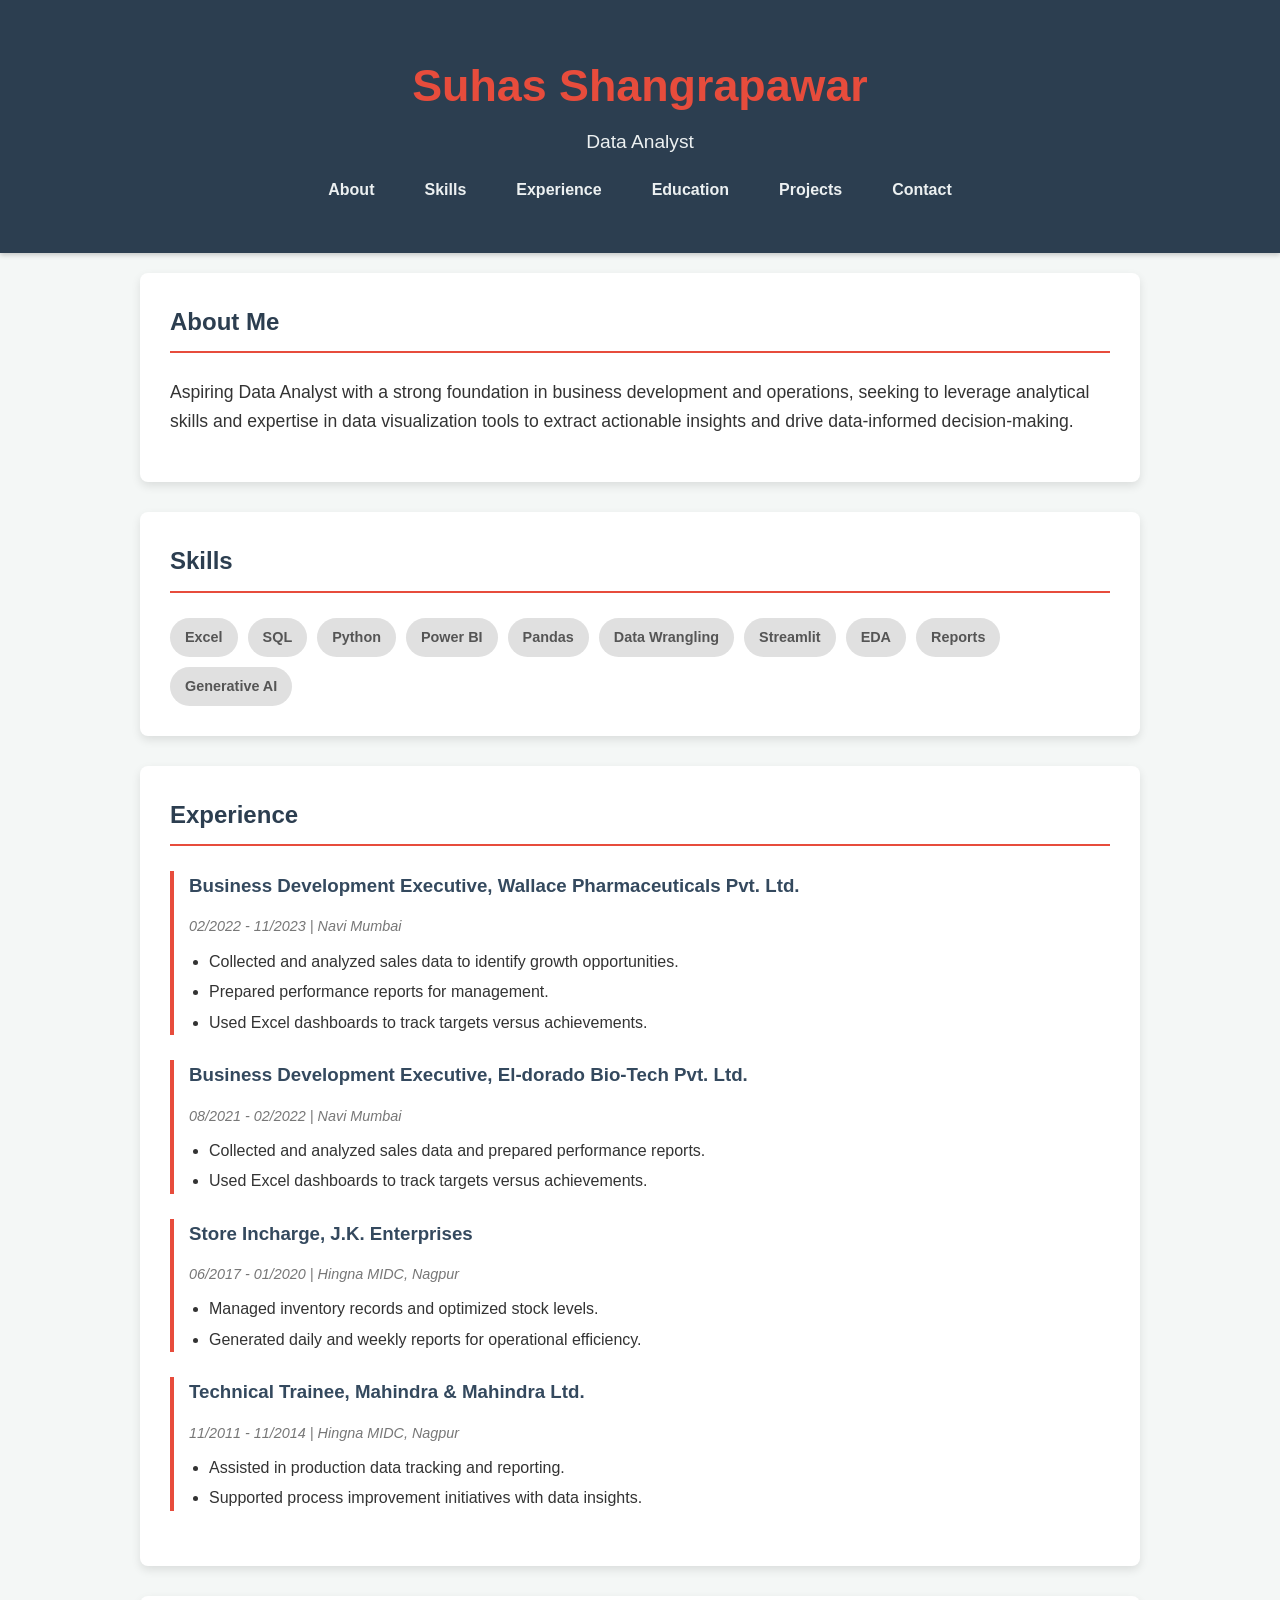
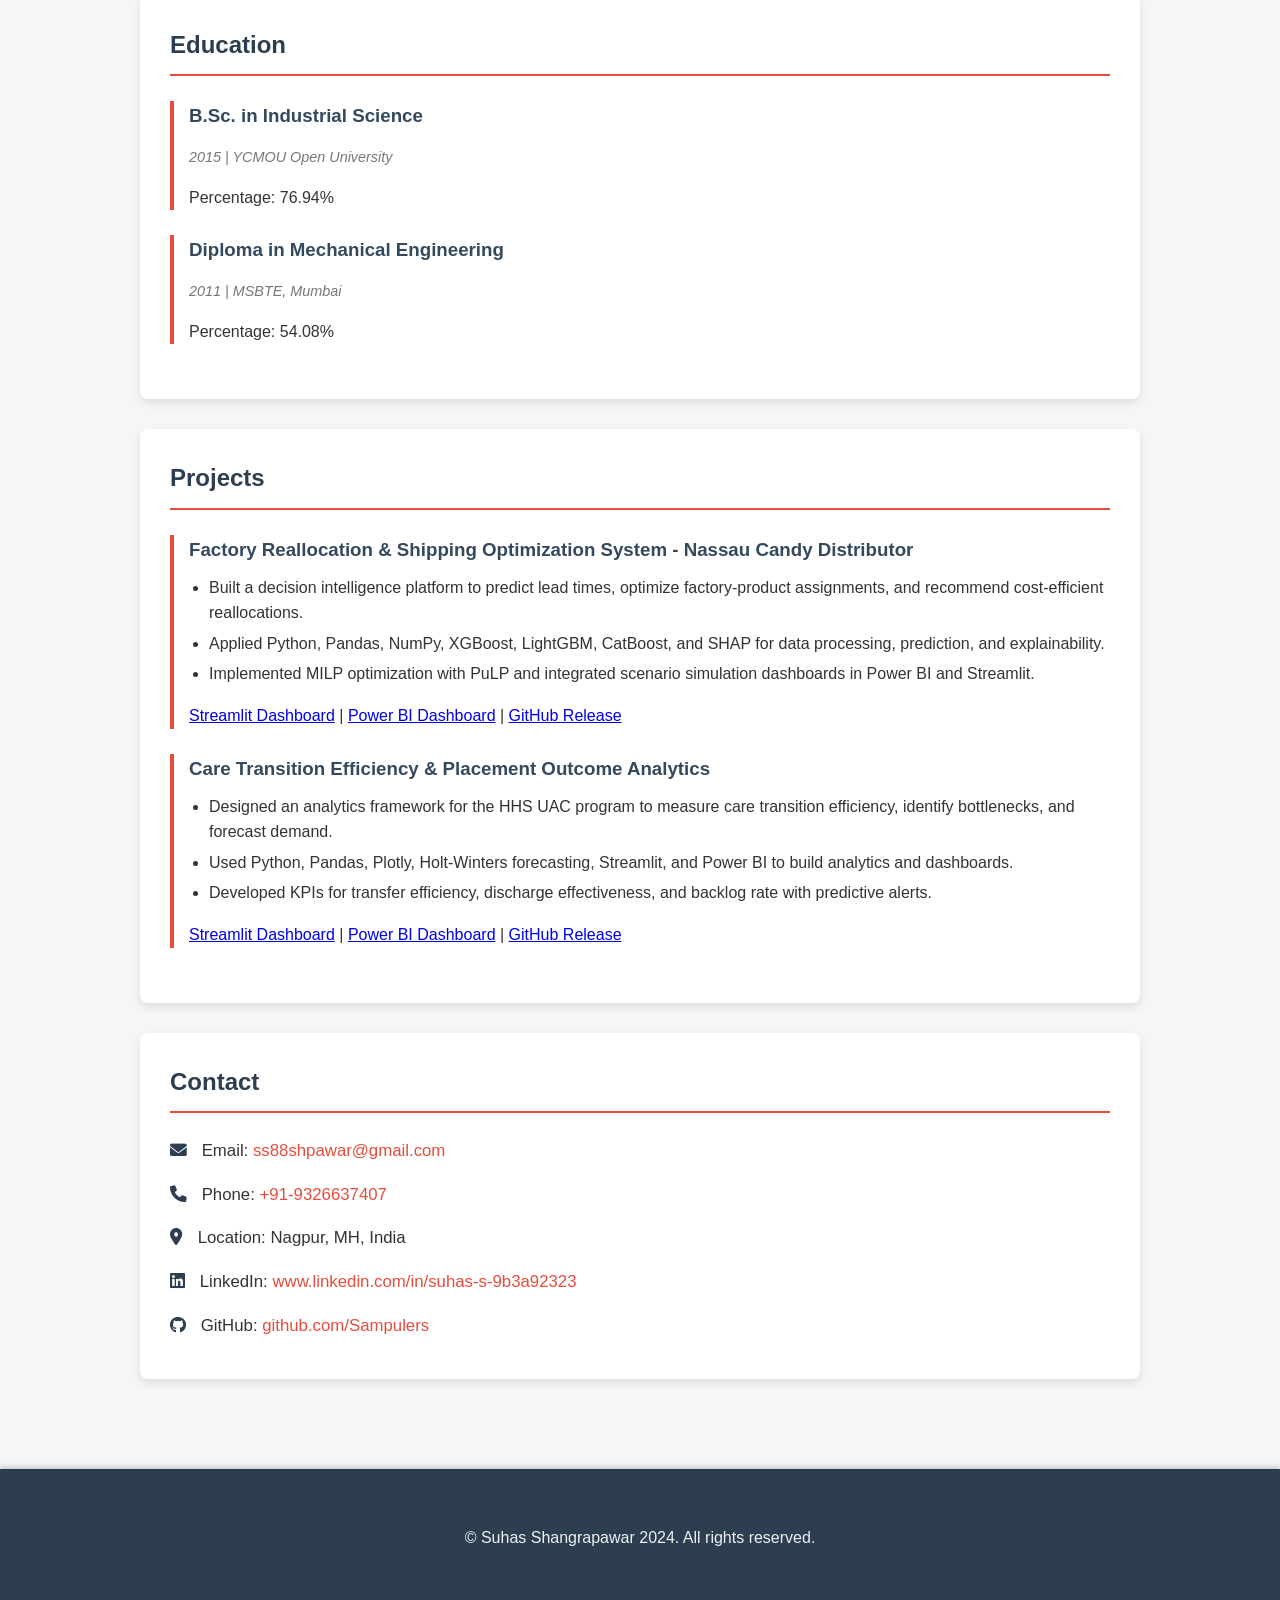
==== SS_Portfolio/index.html @ 411519a8 "Replace portfolio with SS_Portfolio version" ====
<!DOCTYPE html>
<html lang="en">
<head>
    <meta charset="UTF-8">
    <meta name="viewport" content="width=device-width, initial-scale=1.0">
    <title>Suhas Shangrapawar | Data Analyst Portfolio</title>
    <link rel="stylesheet" href="style.css">
    <link rel="stylesheet" href="https://cdnjs.cloudflare.com/ajax/libs/font-awesome/6.0.0-beta3/css/all.min.css">
</head>
<body>
    <header>
        <div class="container">
            <h1>Suhas Shangrapawar</h1>
            <p class="tagline">Data Analyst</p>
            <nav>
                <ul>
                    <li><a href="#about">About</a></li>
                    <li><a href="#skills">Skills</a></li>
                    <li><a href="#experience">Experience</a></li>
                    <li><a href="#education">Education</a></li>
                    <li><a href="#projects">Projects</a></li>
                    <li><a href="#contact">Contact</a></li>
                </ul>
            </nav>
        </div>
    </header>

    <main class="container">
        <section id="about" class="card">
            <h2>About Me</h2>
            <p>Aspiring Data Analyst with a strong foundation in business development and operations, seeking to leverage analytical skills and expertise in data visualization tools to extract actionable insights and drive data-informed decision-making.</p>
        </section>

        <section id="skills" class="card">
            <h2>Skills</h2>
            <div class="skills-grid">
                <span class="skill-tag">Excel</span>
                <span class="skill-tag">SQL</span>
                <span class="skill-tag">Python</span>
                <span class="skill-tag">Power BI</span>
                <span class="skill-tag">Pandas</span>
                <span class="skill-tag">Data Wrangling</span>
                <span class="skill-tag">Streamlit</span>
                <span class="skill-tag">EDA</span>
                <span class="skill-tag">Reports</span>
                <span class="skill-tag">Generative AI</span>

            </div>
        </section>

        <section id="experience" class="card">
            <h2>Experience</h2>
            <div class="experience-item">
                <h3>Business Development Executive, Wallace Pharmaceuticals Pvt. Ltd.</h3>
                <p class="dates">02/2022 - 11/2023 | Navi Mumbai</p>
                <ul>
                    <li>Collected and analyzed sales data to identify growth opportunities.</li>
                    <li>Prepared performance reports for management.</li>
                    <li>Used Excel dashboards to track targets versus achievements.</li>
                </ul>
            </div>
            <div class="experience-item">
                <h3>Business Development Executive, El-dorado Bio-Tech Pvt. Ltd.</h3>
                <p class="dates">08/2021 - 02/2022 | Navi Mumbai</p>
                <ul>
                    <li>Collected and analyzed sales data and prepared performance reports.</li>
                    <li>Used Excel dashboards to track targets versus achievements.</li>
                </ul>
            </div>
            <div class="experience-item">
                <h3>Store Incharge, J.K. Enterprises</h3>
                <p class="dates">06/2017 - 01/2020 | Hingna MIDC, Nagpur</p>
                <ul>
                    <li>Managed inventory records and optimized stock levels.</li>
                    <li>Generated daily and weekly reports for operational efficiency.</li>
                </ul>
            </div>
            <div class="experience-item">
                <h3>Technical Trainee, Mahindra &amp; Mahindra Ltd.</h3>
                <p class="dates">11/2011 - 11/2014 | Hingna MIDC, Nagpur</p>
                <ul>
                    <li>Assisted in production data tracking and reporting.</li>
                    <li>Supported process improvement initiatives with data insights.</li>
                </ul>
            </div>
        </section>

        <section id="education" class="card">
            <h2>Education</h2>
            <div class="education-item">
                <h3>B.Sc. in Industrial Science</h3>
                <p class="dates">2015 | YCMOU Open University</p>
                <p>Percentage: 76.94%</p>
            </div>
            <div class="education-item">
                <h3>Diploma in Mechanical Engineering</h3>
                <p class="dates">2011 | MSBTE, Mumbai</p>
                <p>Percentage: 54.08%</p>
            </div>
        </section>

        <section id="projects" class="card">
            <h2>Projects</h2>
            <div class="project-item">
                <h3>Factory Reallocation &amp; Shipping Optimization System - Nassau Candy Distributor</h3>
                <ul>
                    <li>Built a decision intelligence platform to predict lead times, optimize factory-product assignments, and recommend cost-efficient reallocations.</li>
                    <li>Applied Python, Pandas, NumPy, XGBoost, LightGBM, CatBoost, and SHAP for data processing, prediction, and explainability.</li>
                    <li>Implemented MILP optimization with PuLP and integrated scenario simulation dashboards in Power BI and Streamlit.</li>
                </ul>
                <p><a href="https://factorysimulation.streamlit.app" target="_blank" rel="noopener">Streamlit Dashboard</a> | <a href="https://app.powerbi.com/groups/me/reports/335ac4e5-03cb-4c63-bd80-ad775e27209e/7c24adfe0a9ddb55c003?experience=power-bi" target="_blank" rel="noopener">Power BI Dashboard</a> | <a href="https://github.com/Sampulers/Nassau-Candy-Distributor/releases/tag/v1.0.0" target="_blank" rel="noopener">GitHub Release</a></p>
            </div>
            <div class="project-item">
                <h3>Care Transition Efficiency &amp; Placement Outcome Analytics</h3>
                <ul>
                    <li>Designed an analytics framework for the HHS UAC program to measure care transition efficiency, identify bottlenecks, and forecast demand.</li>
                    <li>Used Python, Pandas, Plotly, Holt-Winters forecasting, Streamlit, and Power BI to build analytics and dashboards.</li>
                    <li>Developed KPIs for transfer efficiency, discharge effectiveness, and backlog rate with predictive alerts.</li>
                </ul>
                <p><a href="https://hhs-care-transition-efficiency-placement-outcome-analytics-awt.streamlit.app" target="_blank" rel="noopener">Streamlit Dashboard</a> | <a href="https://app.powerbi.com/groups/me/reports/207feff0-ecbb-4e66-8237-c51e8d901ba4/1cf164b5be7db311ceb7?experience=power-bi" target="_blank" rel="noopener">Power BI Dashboard</a> | <a href="https://github.com/Sampulers/HHS-Care-Transition-Efficiency-Placement-Outcome-Analytics/releases/tag/v1.0.0" target="_blank" rel="noopener">GitHub Release</a></p>
            </div>
        </section>

        <section id="contact" class="card">
            <h2>Contact</h2>
            <p><i class="fas fa-envelope"></i> Email: <a href="mailto:ss88shpawar@gmail.com">ss88shpawar@gmail.com</a></p>
            <p><i class="fas fa-phone"></i> Phone: <a href="tel:+919326637407">+91-9326637407</a></p>
            <p><i class="fas fa-map-marker-alt"></i> Location: Nagpur, MH, India</p>
            <p><i class="fab fa-linkedin"></i> LinkedIn: <a href="https://www.linkedin.com/in/suhas-s-9b3a92323" target="_blank" rel="noopener">www.linkedin.com/in/suhas-s-9b3a92323</a></p>
            <p><i class="fab fa-github"></i> GitHub: <a href="https://github.com/Sampulers" target="_blank" rel="noopener">github.com/Sampulers</a></p>
        </section>
    </main>

    <footer>
        <div class="container">
            <p>&copy; Suhas Shangrapawar 2024. All rights reserved.</p>
        </div>
    </footer>
</body>
</html>
---- SS_Portfolio/style.css ----
/* Basic Reset & Body Styling */
body {
    font-family: 'Segoe UI', Tahoma, Geneva, Verdana, sans-serif;
    margin: 0;
    padding: 0;
    background-color: #f4f7f6; /* Light background */
    color: #333;
    line-height: 1.6;
}

.container {
    max-width: 1000px;
    margin: 0 auto;
    padding: 20px;
}

/* Header & Navigation */
header {
    background-color: #2c3e50; /* Dark blue/grey */
    color: #ecf0f1;
    padding: 30px 0;
    text-align: center;
    box-shadow: 0 2px 5px rgba(0,0,0,0.2);
}

header .header-flex {
    display: flex;
    align-items: center;
    justify-content: space-between; /* Distribute items with space between them */
    flex-wrap: wrap; /* Allow items to wrap on smaller screens */
    padding: 0 20px;
}

.profile-pic-container {
    flex-shrink: 0; /* Prevent image from shrinking */
    margin-right: 20px; /* Space between image and text */
}

.profile-pic {
    width: 100px;
    height: 100px;
    border-radius: 50%; /* Make it circular */
    border: 3px solid #e74c3c;
    object-fit: cover; /* Cover the area without distorting */
}

.header-text-content {
    flex-grow: 1; /* Allow text content to take available space */
    text-align: left; /* Align text content to the left */
    margin-right: 20px; /* Space before navigation */
}

header h1 {
    margin: 0;
    font-size: 2.8em;
    color: #e74c3c; /* Red accent for name */
}

header .tagline {
    margin: 5px 0 20px;
    font-size: 1.2em;
    font-weight: 300;
}

.social-links {
    margin-bottom: 20px;
    display: flex;
    gap: 15px;
    justify-content: flex-start; /* Align social links to the left */
}

.social-links a {
    color: #ecf0f1;
    transition: color 0.3s ease;
}

.social-links a:hover {
    color: #e74c3c;
}

nav {
    flex-shrink: 0; /* Prevent nav from shrinking */
}

nav ul {
    list-style: none;
    padding: 0;
    margin: 0;
    display: flex;
    justify-content: center;
    gap: 20px;
}

nav a {
    color: #ecf0f1;
    text-decoration: none;
    font-weight: bold;
    padding: 8px 15px;
    border-radius: 5px;
    transition: background-color 0.3s ease;
}

nav a:hover {
    background-color: #34495e;
}

/* Main Content Sections */
main {
    padding: 20px 0;
}

.card {
    background-color: #ffffff;
    border-radius: 8px;
    box-shadow: 0 4px 10px rgba(0,0,0,0.1);
    margin-bottom: 30px;
    padding: 30px;
}

.card h2 {
    color: #2c3e50;
    border-bottom: 2px solid #e74c3c;
    padding-bottom: 10px;
    margin-top: 0;
    margin-bottom: 25px;
}

/* About Section */
#about p {
    font-size: 1.1em;
}

/* Skills Section */
.skills-grid {
    display: flex;
    flex-wrap: wrap;
    gap: 10px;
}

.skill-tag {
    background-color: #e0e0e0;
    color: #555;
    padding: 8px 15px;
    border-radius: 20px;
    font-size: 0.9em;
    font-weight: 600;
    transition: background-color 0.3s ease, color 0.3s ease;
}

.skill-tag:hover {
    background-color: #e74c3c;
    color: #ffffff;
}

/* Experience, Education, Projects Items */
.experience-item, .education-item, .project-item {
    margin-bottom: 25px;
    border-left: 4px solid #e74c3c;
    padding-left: 15px;
}

.experience-item h3, .education-item h3, .project-item h3 {
    color: #34495e;
    margin-top: 0;
    margin-bottom: 5px;
}

.dates {
    font-style: italic;
    color: #777;
    font-size: 0.9em;
    margin-bottom: 10px;
}

.experience-item ul, .project-item ul {
    list-style: disc;
    padding-left: 20px;
    margin-top: 10px;
}

.experience-item li, .project-item li {
    margin-bottom: 5px;
}

/* Contact Section */
#contact p {
    margin-bottom: 10px;
    font-size: 1.05em;
}

#contact a {
    color: #e74c3c;
    text-decoration: none;
    transition: color 0.3s ease;
}

#contact a:hover {
    text-decoration: underline;
    color: #c0392b;
}

#contact .fas, #contact .fab {
    margin-right: 10px;
    color: #2c3e50;
}

/* Footer */
footer {
    background-color: #2c3e50;
    color: #ecf0f1;
    text-align: center;
    padding: 20px 0;
    margin-top: 40px;
    box-shadow: 0 -2px 5px rgba(0,0,0,0.2);
}

/* Responsive Design */
@media (max-width: 768px) {
    header .header-flex {
        flex-direction: column;
        text-align: center;
    }

    .profile-pic-container {
        margin-right: 0;
        margin-bottom: 15px;
    }

    .header-text-content {
        text-align: center;
        margin-right: 0;
    }

    .social-links {
        justify-content: center;
    }

    nav ul {
        flex-direction: column;
        gap: 10px;
    }
    nav a {
        padding: 6px 12px;
    }
    header h1 {
        font-size: 2em;
    }
    .card {
        padding: 20px;
    }
    .skills-grid {
        justify-content: center;
    }
}
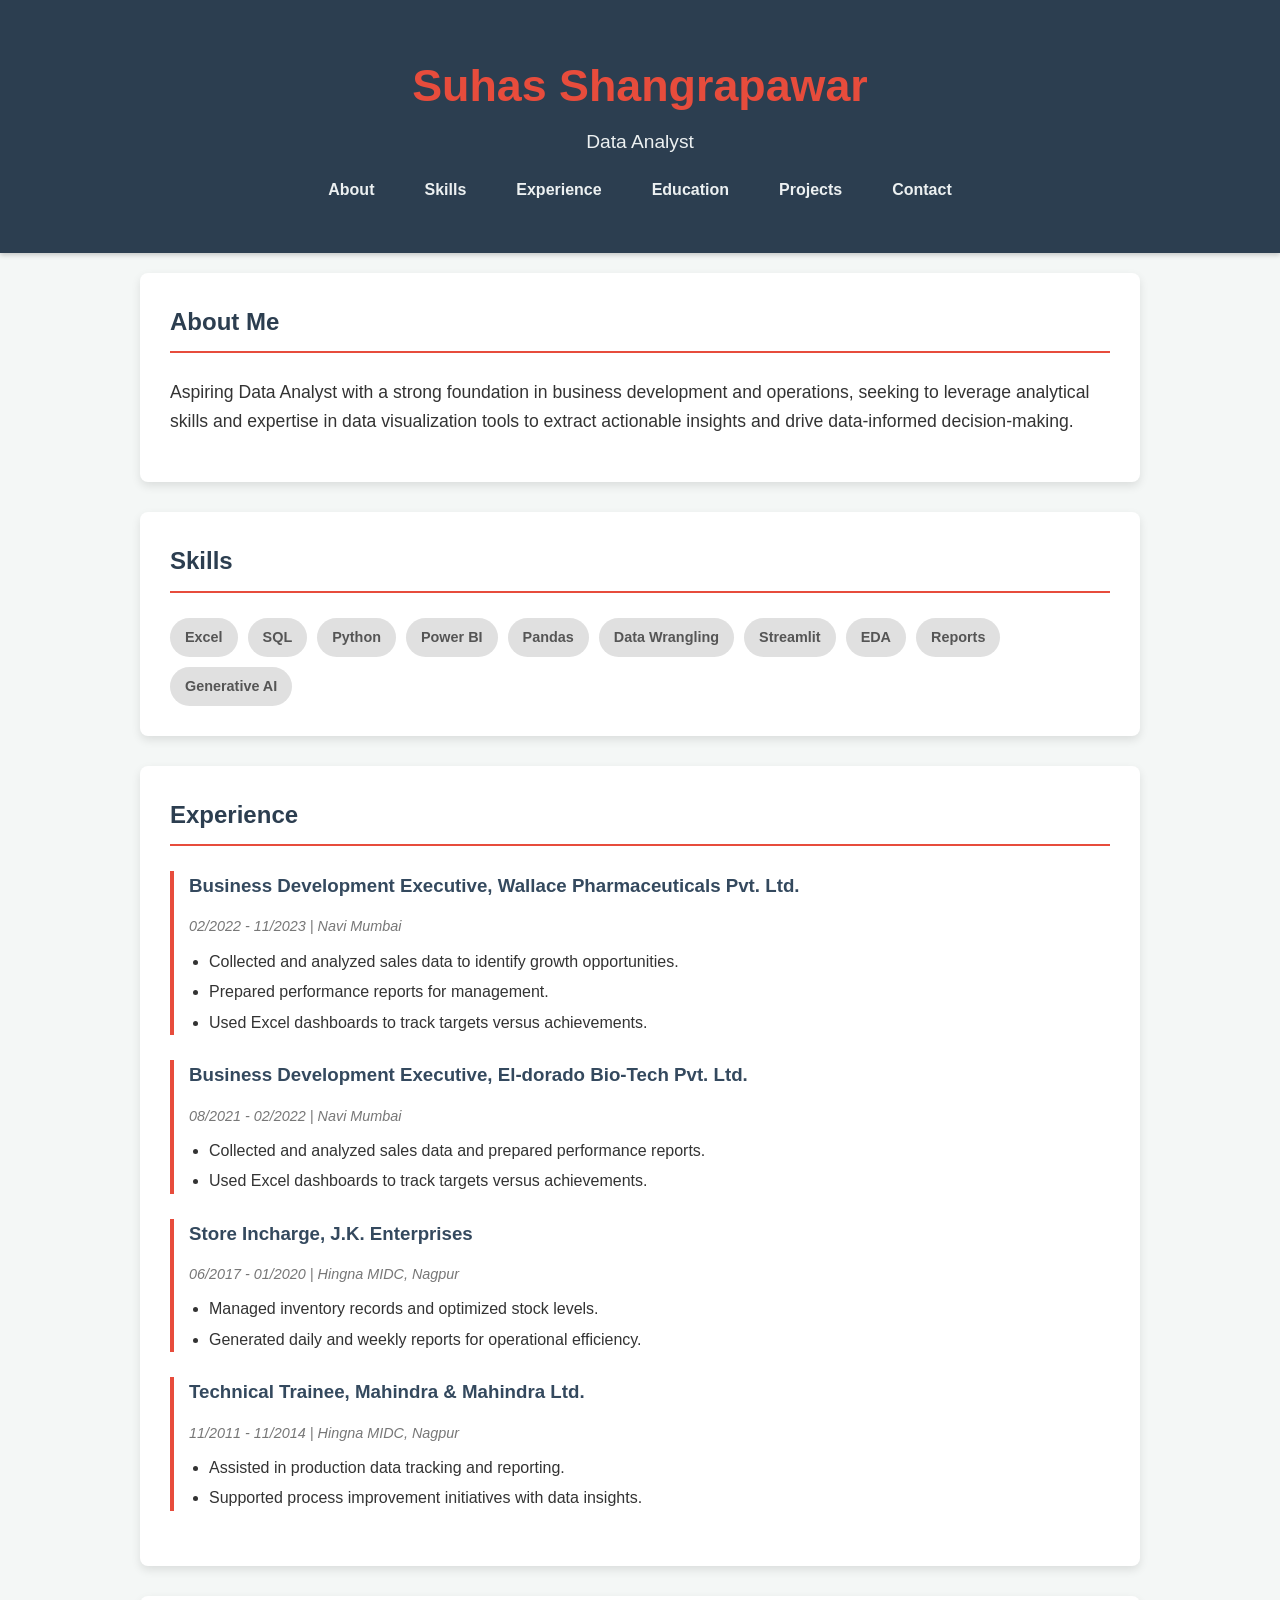
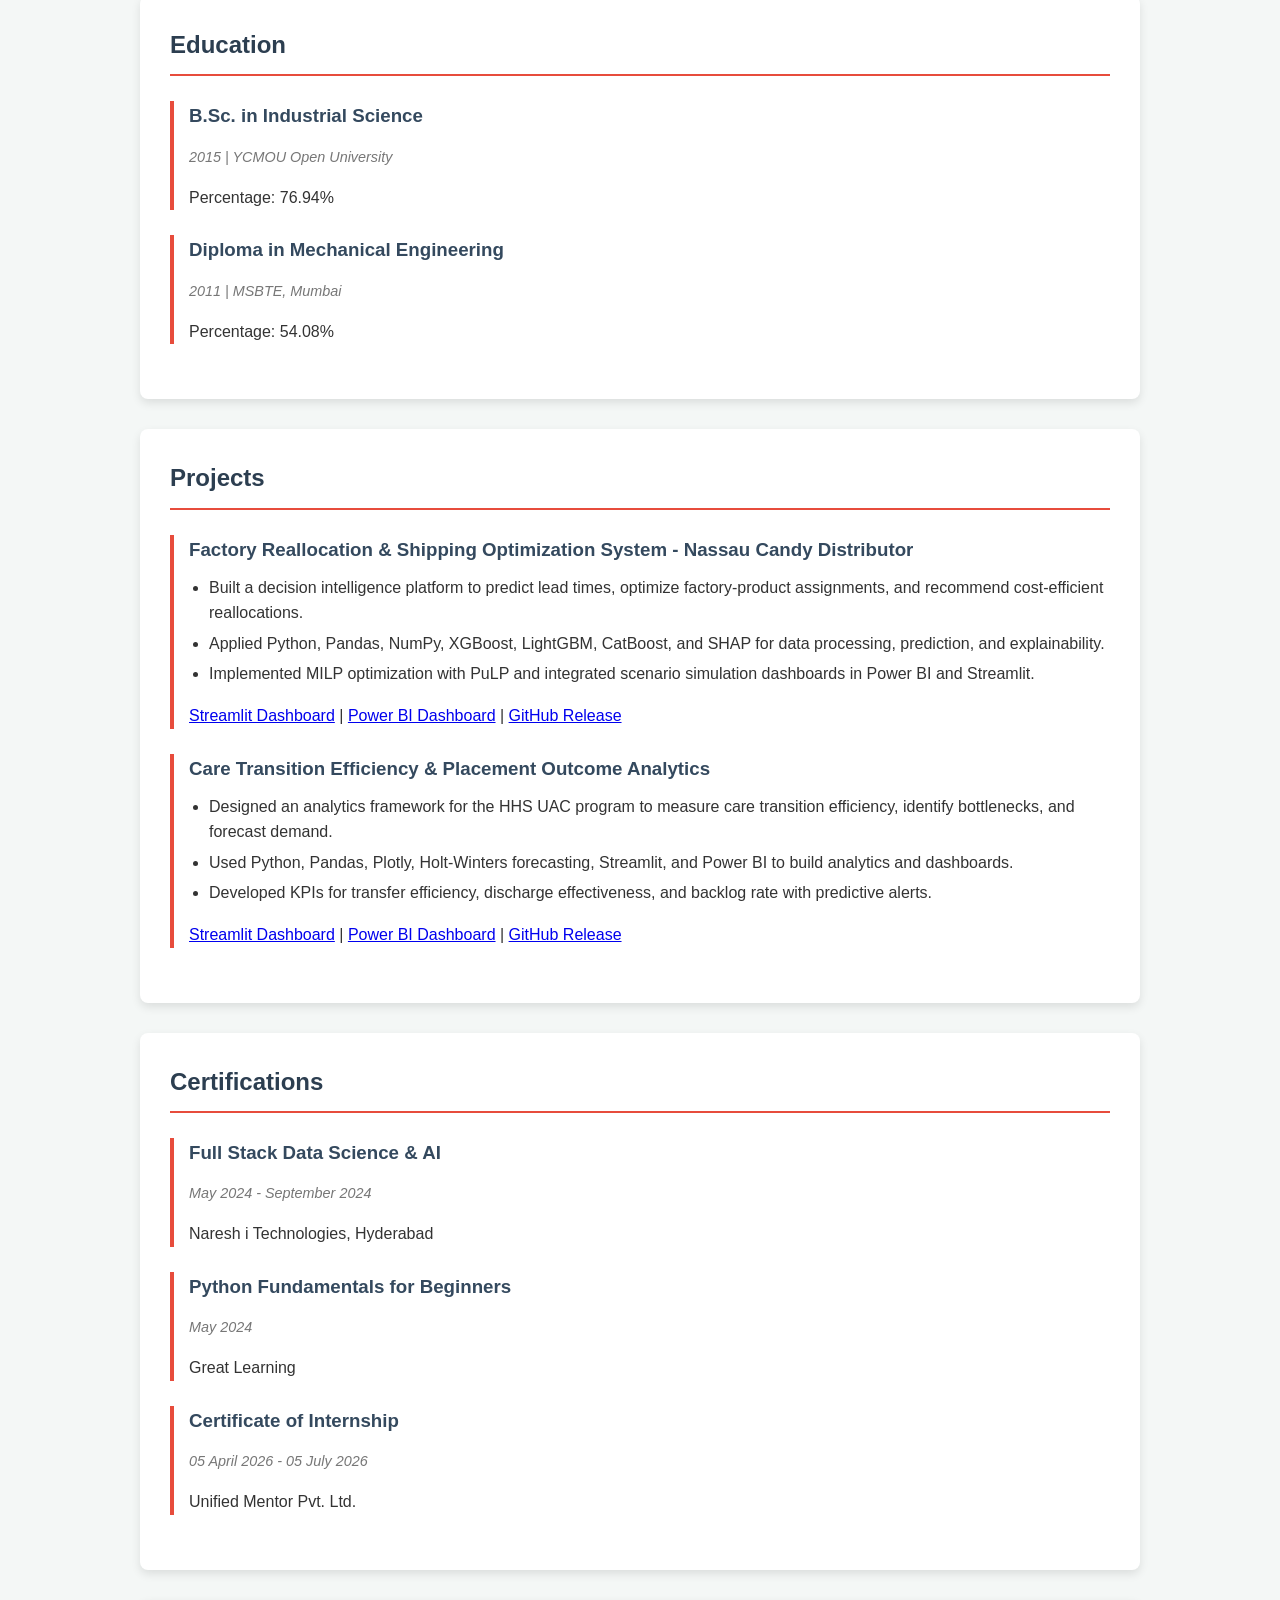
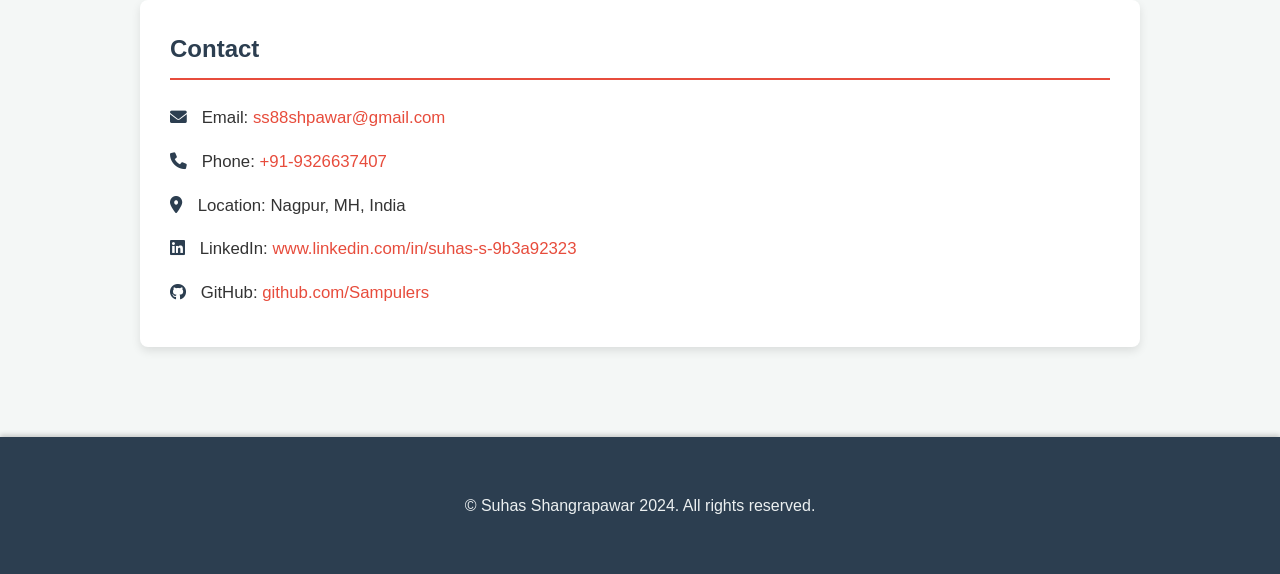
==== commit b596124e: "Add certifications and resume" ====
--- a/SS_Portfolio/index.html
+++ b/SS_Portfolio/index.html
@@ -122,6 +122,25 @@
             </div>
         </section>
 
+        <section id="certifications" class="card">
+            <h2>Certifications</h2>
+            <div class="education-item">
+                <h3>Full Stack Data Science &amp; AI</h3>
+                <p class="dates">May 2024 - September 2024</p>
+                <p>Naresh i Technologies, Hyderabad</p>
+            </div>
+            <div class="education-item">
+                <h3>Python Fundamentals for Beginners</h3>
+                <p class="dates">May 2024</p>
+                <p>Great Learning</p>
+            </div>
+            <div class="education-item">
+                <h3>Certificate of Internship</h3>
+                <p class="dates">05 April 2026 - 05 July 2026</p>
+                <p>Unified Mentor Pvt. Ltd.</p>
+            </div>
+        </section>
+
         <section id="contact" class="card">
             <h2>Contact</h2>
             <p><i class="fas fa-envelope"></i> Email: <a href="mailto:ss88shpawar@gmail.com">ss88shpawar@gmail.com</a></p>
